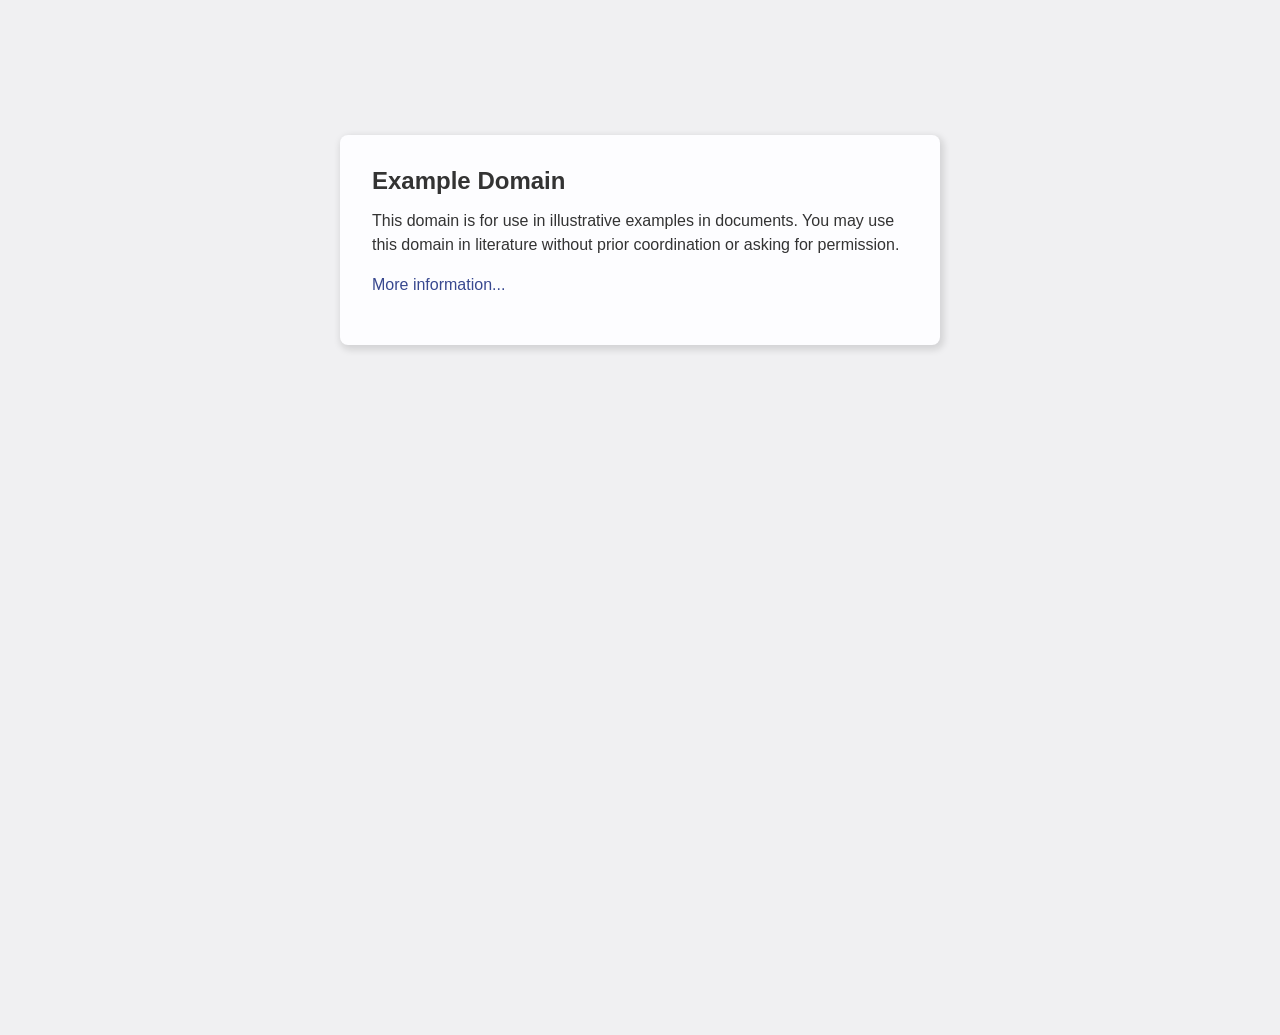
==== index.html @ 8d08742f "Create example.com-style test website" ====
<!doctype html>
<html lang="en">
<head>
  <meta charset="utf-8">
  <meta name="viewport" content="width=device-width, initial-scale=1">
  <title>Example Domain</title>
  <meta name="description" content="Example Domain">
  <style>
    html, body { height: 100%; }
    body {
      margin: 0;
      background: #f0f0f2;
      color: #333;
      font-family: -apple-system, BlinkMacSystemFont, "Segoe UI", Helvetica, Arial, sans-serif;
    }
    main {
      box-sizing: border-box;
      width: min(600px, calc(100% - 40px));
      margin: 15vh auto 0;
      padding: 2em;
      background: #fdfdff;
      border-radius: 0.5em;
      box-shadow: 2px 3px 7px 2px rgba(0,0,0,0.12);
    }
    h1 { font-size: 1.5em; margin: 0 0 0.6em; }
    p { line-height: 1.5; margin: 0 0 1em; }
    a { color: #38488f; text-decoration: none; }
    a:hover { text-decoration: underline; }
    @media (max-width: 700px) {
      main { margin-top: 8vh; }
    }
  </style>
</head>
<body>
  <main>
    <h1>Example Domain</h1>
    <p>This domain is for use in illustrative examples in documents. You may use this domain in literature without prior coordination or asking for permission.</p>
    <p><a href="https://www.iana.org/domains/example">More information...</a></p>
  </main>
</body>
</html>
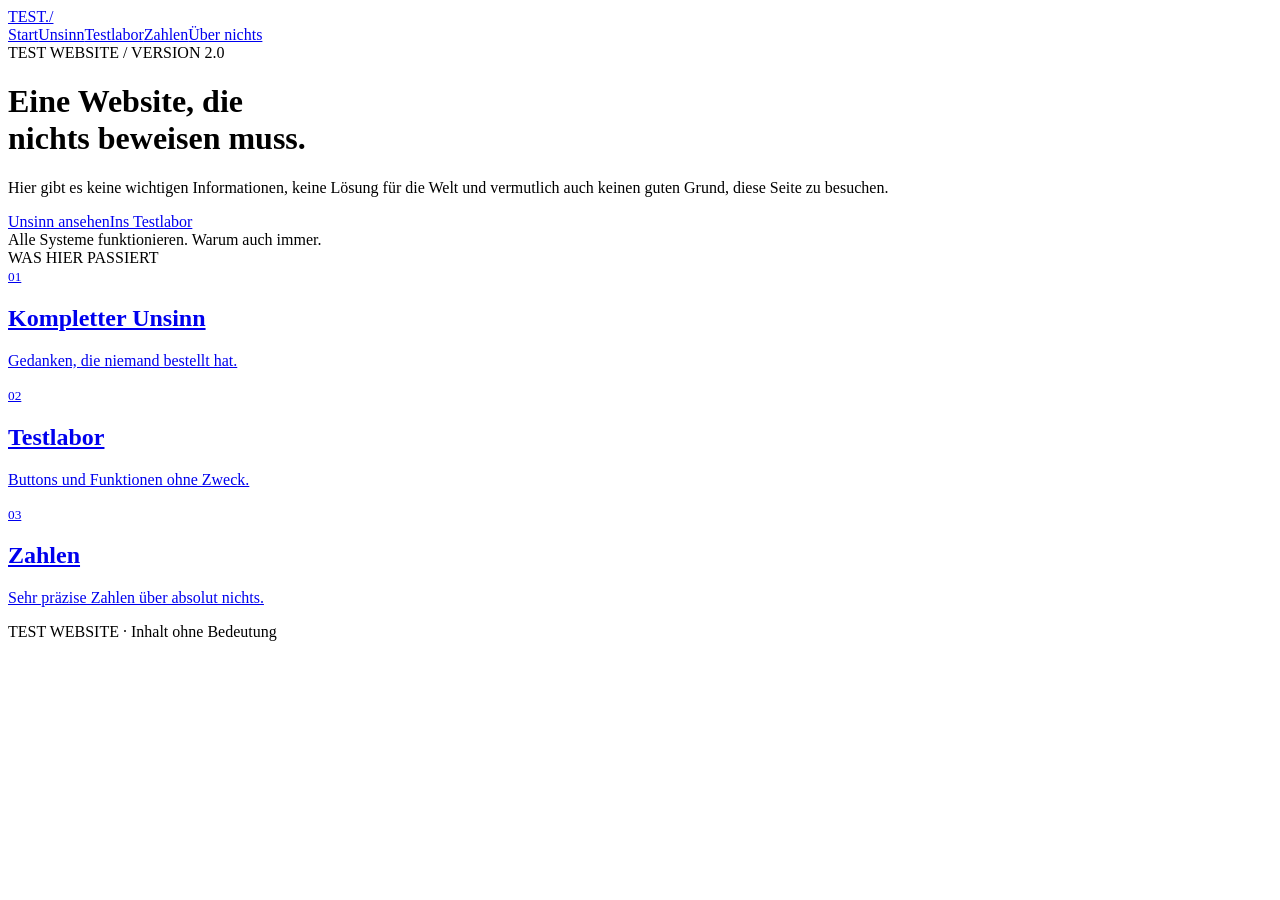
==== commit dcd08660: "Create modern multi-page test website homepage" ====
--- a/index.html
+++ b/index.html
@@ -1,41 +1,21 @@
 <!doctype html>
-<html lang="en">
+<html lang="de">
 <head>
   <meta charset="utf-8">
   <meta name="viewport" content="width=device-width, initial-scale=1">
-  <title>Example Domain</title>
-  <meta name="description" content="Example Domain">
-  <style>
-    html, body { height: 100%; }
-    body {
-      margin: 0;
-      background: #f0f0f2;
-      color: #333;
-      font-family: -apple-system, BlinkMacSystemFont, "Segoe UI", Helvetica, Arial, sans-serif;
-    }
-    main {
-      box-sizing: border-box;
-      width: min(600px, calc(100% - 40px));
-      margin: 15vh auto 0;
-      padding: 2em;
-      background: #fdfdff;
-      border-radius: 0.5em;
-      box-shadow: 2px 3px 7px 2px rgba(0,0,0,0.12);
-    }
-    h1 { font-size: 1.5em; margin: 0 0 0.6em; }
-    p { line-height: 1.5; margin: 0 0 1em; }
-    a { color: #38488f; text-decoration: none; }
-    a:hover { text-decoration: underline; }
-    @media (max-width: 700px) {
-      main { margin-top: 8vh; }
-    }
-  </style>
+  <title>Test Website — Nichts von Bedeutung</title>
+  <link rel="stylesheet" href="style.css">
 </head>
 <body>
-  <main>
-    <h1>Example Domain</h1>
-    <p>This domain is for use in illustrative examples in documents. You may use this domain in literature without prior coordination or asking for permission.</p>
-    <p><a href="https://www.iana.org/domains/example">More information...</a></p>
+  <nav class="nav"><a class="logo" href="index.html">TEST<span>./</span></a><div class="links"><a class="active" href="index.html">Start</a><a href="unsinn.html">Unsinn</a><a href="labor.html">Testlabor</a><a href="zahlen.html">Zahlen</a><a href="ueber.html">Über nichts</a></div></nav>
+  <main class="hero">
+    <div class="eyebrow">TEST WEBSITE / VERSION 2.0</div>
+    <h1>Eine Website, die<br><span>nichts beweisen muss.</span></h1>
+    <p class="lead">Hier gibt es keine wichtigen Informationen, keine Lösung für die Welt und vermutlich auch keinen guten Grund, diese Seite zu besuchen.</p>
+    <div class="actions"><a class="button primary" href="unsinn.html">Unsinn ansehen</a><a class="button" href="labor.html">Ins Testlabor</a></div>
+    <div class="status"><i></i> Alle Systeme funktionieren. Warum auch immer.</div>
   </main>
+  <section class="grid-section"><div class="section-label">WAS HIER PASSIERT</div><div class="cards"><a class="card" href="unsinn.html"><small>01</small><h2>Kompletter Unsinn</h2><p>Gedanken, die niemand bestellt hat.</p></a><a class="card" href="labor.html"><small>02</small><h2>Testlabor</h2><p>Buttons und Funktionen ohne Zweck.</p></a><a class="card" href="zahlen.html"><small>03</small><h2>Zahlen</h2><p>Sehr präzise Zahlen über absolut nichts.</p></a></div></section>
+  <footer>TEST WEBSITE <span>·</span> Inhalt ohne Bedeutung</footer>
 </body>
-</html>
+</html>
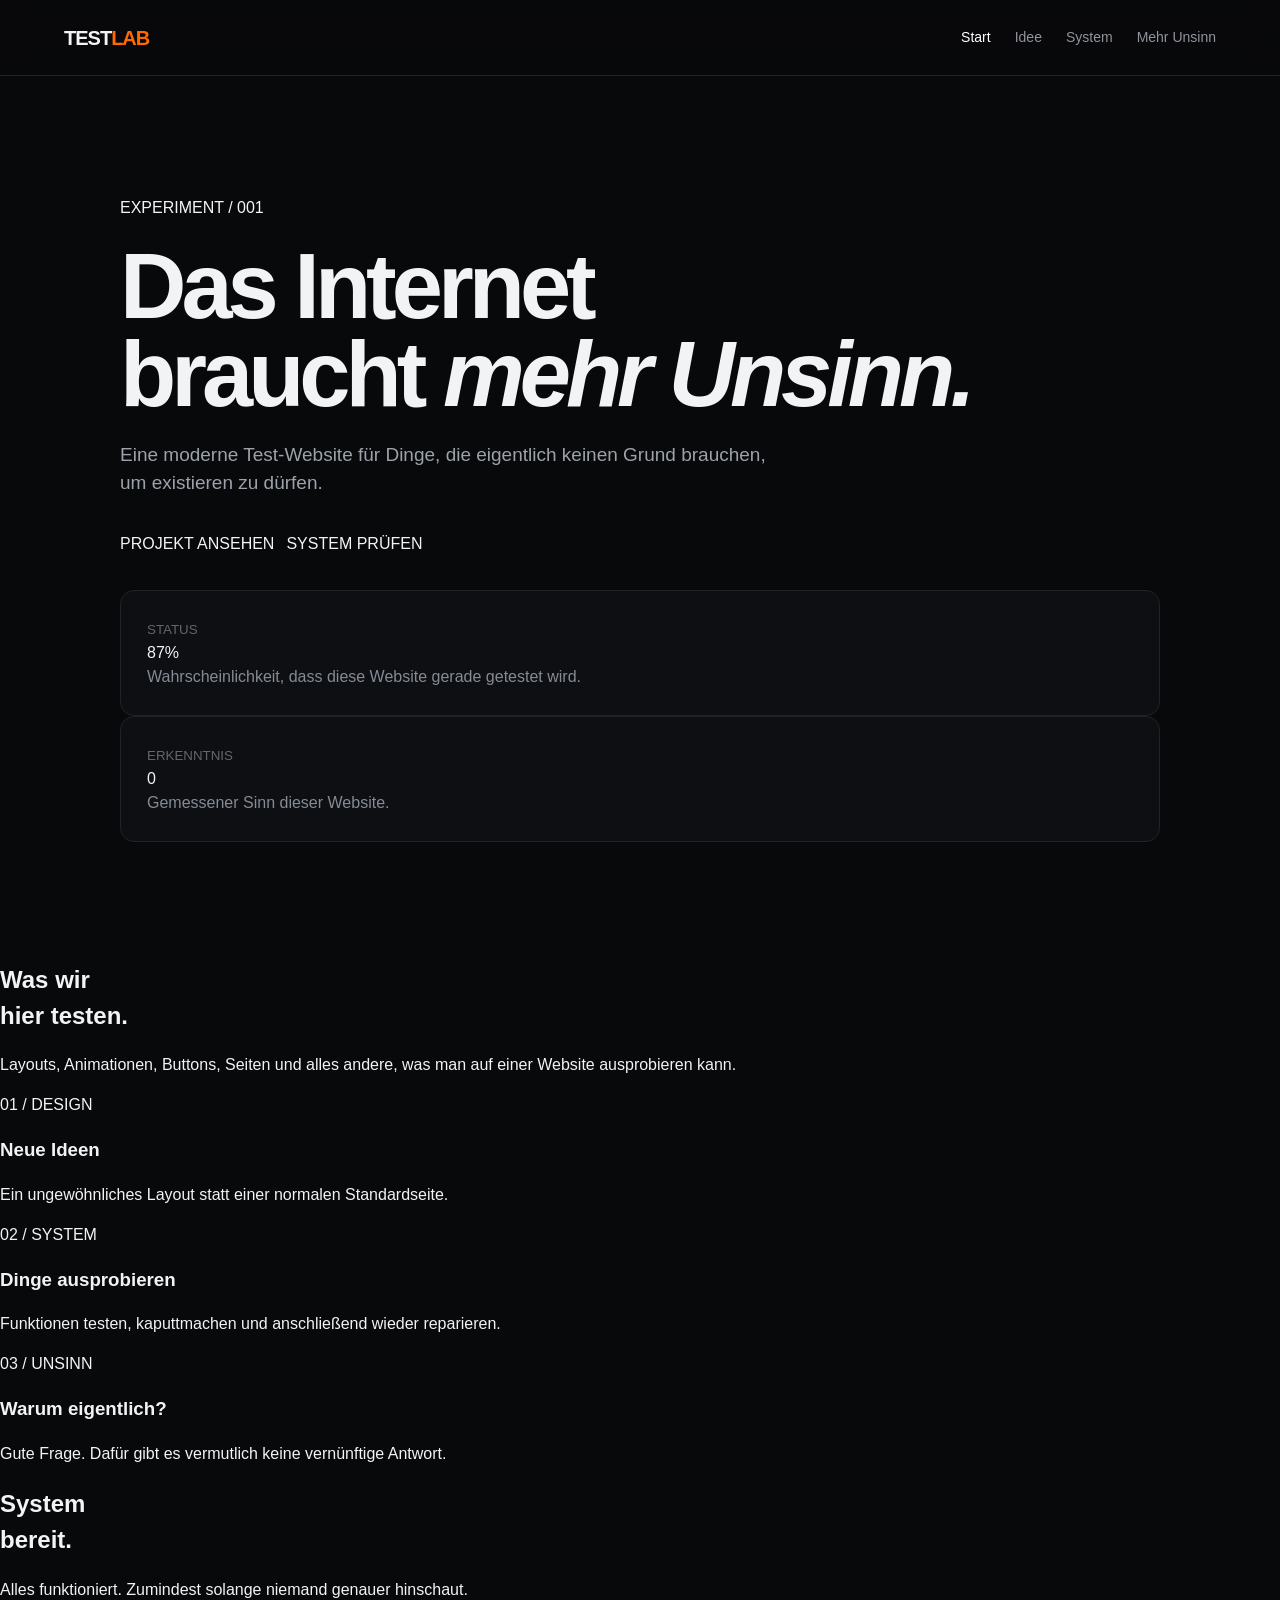
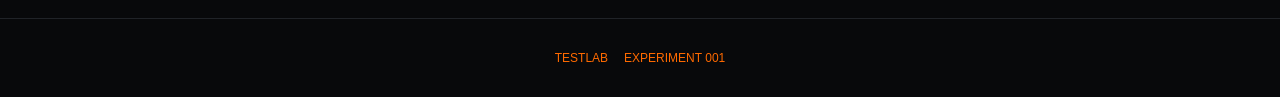
==== commit 7a61596e: "Redesign landing page to TESTLAB concept" ====
--- a/index.html
+++ b/index.html
@@ -1,21 +1,61 @@
 <!doctype html>
 <html lang="de">
 <head>
-  <meta charset="utf-8">
-  <meta name="viewport" content="width=device-width, initial-scale=1">
-  <title>Test Website — Nichts von Bedeutung</title>
-  <link rel="stylesheet" href="style.css">
+<meta charset="utf-8">
+<meta name="viewport" content="width=device-width,initial-scale=1">
+<title>TESTLAB — Landing Page</title>
+<link rel="stylesheet" href="style.css">
 </head>
 <body>
-  <nav class="nav"><a class="logo" href="index.html">TEST<span>./</span></a><div class="links"><a class="active" href="index.html">Start</a><a href="unsinn.html">Unsinn</a><a href="labor.html">Testlabor</a><a href="zahlen.html">Zahlen</a><a href="ueber.html">Über nichts</a></div></nav>
-  <main class="hero">
-    <div class="eyebrow">TEST WEBSITE / VERSION 2.0</div>
-    <h1>Eine Website, die<br><span>nichts beweisen muss.</span></h1>
-    <p class="lead">Hier gibt es keine wichtigen Informationen, keine Lösung für die Welt und vermutlich auch keinen guten Grund, diese Seite zu besuchen.</p>
-    <div class="actions"><a class="button primary" href="unsinn.html">Unsinn ansehen</a><a class="button" href="labor.html">Ins Testlabor</a></div>
-    <div class="status"><i></i> Alle Systeme funktionieren. Warum auch immer.</div>
-  </main>
-  <section class="grid-section"><div class="section-label">WAS HIER PASSIERT</div><div class="cards"><a class="card" href="unsinn.html"><small>01</small><h2>Kompletter Unsinn</h2><p>Gedanken, die niemand bestellt hat.</p></a><a class="card" href="labor.html"><small>02</small><h2>Testlabor</h2><p>Buttons und Funktionen ohne Zweck.</p></a><a class="card" href="zahlen.html"><small>03</small><h2>Zahlen</h2><p>Sehr präzise Zahlen über absolut nichts.</p></a></div></section>
-  <footer>TEST WEBSITE <span>·</span> Inhalt ohne Bedeutung</footer>
+<nav class="nav">
+  <a class="logo" href="index.html">TEST<span>LAB</span></a>
+  <div class="links">
+    <a class="active" href="index.html">Start</a>
+    <a href="#idee">Idee</a>
+    <a href="#system">System</a>
+    <a href="unsinn.html">Mehr Unsinn</a>
+  </div>
+</nav>
+<main class="hero">
+  <div>
+    <div class="kicker">EXPERIMENT / 001</div>
+    <h1>Das Internet<br>braucht <em>mehr Unsinn.</em></h1>
+    <p class="lead">Eine moderne Test-Website für Dinge, die eigentlich keinen Grund brauchen, um existieren zu dürfen.</p>
+    <div class="actions">
+      <a class="btn primary" href="#idee">PROJEKT ANSEHEN</a>
+      <a class="btn" href="#system">SYSTEM PRÜFEN</a>
+    </div>
+  </div>
+  <div class="visual">
+    <div class="card one">
+      <small>STATUS</small>
+      <div class="big">87%</div>
+      <p>Wahrscheinlichkeit, dass diese Website gerade getestet wird.</p>
+    </div>
+    <div class="card two">
+      <small>ERKENNTNIS</small>
+      <div class="big">0</div>
+      <p>Gemessener Sinn dieser Website.</p>
+    </div>
+  </div>
+</main>
+<section id="idee" class="section">
+  <div class="section-head">
+    <h2>Was wir<br>hier testen.</h2>
+    <p>Layouts, Animationen, Buttons, Seiten und alles andere, was man auf einer Website ausprobieren kann.</p>
+  </div>
+  <div class="grid">
+    <div class="tile"><div class="num">01 / DESIGN</div><h3>Neue Ideen</h3><p>Ein ungewöhnliches Layout statt einer normalen Standardseite.</p></div>
+    <div class="tile"><div class="num">02 / SYSTEM</div><h3>Dinge ausprobieren</h3><p>Funktionen testen, kaputtmachen und anschließend wieder reparieren.</p></div>
+    <div class="tile"><div class="num">03 / UNSINN</div><h3>Warum eigentlich?</h3><p>Gute Frage. Dafür gibt es vermutlich keine vernünftige Antwort.</p></div>
+  </div>
+</section>
+<section id="system" class="section">
+  <div class="section-head">
+    <h2>System<br>bereit.</h2>
+    <p>Alles funktioniert. Zumindest solange niemand genauer hinschaut.</p>
+  </div>
+</section>
+<footer><span>TESTLAB</span><span>EXPERIMENT 001</span></footer>
 </body>
 </html>
--- a/style.css
+++ b/style.css
@@ -0,0 +1 @@
+*{box-sizing:border-box}html{scroll-behavior:smooth}body{margin:0;background:#08090b;color:#f2f3f5;font-family:Inter,-apple-system,BlinkMacSystemFont,"Segoe UI",sans-serif;line-height:1.5}a{color:inherit;text-decoration:none}.nav{height:76px;display:flex;align-items:center;justify-content:space-between;padding:0 clamp(20px,5vw,70px);border-bottom:1px solid #202328;position:sticky;top:0;background:rgba(8,9,11,.88);backdrop-filter:blur(16px);z-index:5}.logo{font-weight:900;letter-spacing:-1px;font-size:20px}.logo span{color:#ff6a00}.links{display:flex;gap:24px;font-size:14px;color:#8f949d}.links a:hover,.links .active{color:#fff}.hero{max-width:1100px;margin:0 auto;padding:120px 30px 100px}.eyebrow,.section-label{font-size:11px;letter-spacing:2px;color:#ff6a00;font-weight:800}.hero h1{font-size:clamp(48px,8vw,92px);line-height:.96;letter-spacing:-5px;margin:22px 0}.hero h1 span{color:#777d87}.lead{max-width:650px;color:#9da2aa;font-size:19px}.actions{display:flex;gap:12px;margin:34px 0}.button{display:inline-block;border:1px solid #30343a;border-radius:9px;padding:12px 18px;font-weight:700;font-size:14px}.button:hover{border-color:#666}.button.primary{background:#ff6a00;border-color:#ff6a00;color:#08090b}.status{font-size:12px;color:#727781;margin-top:28px}.status i{display:inline-block;width:7px;height:7px;border-radius:50%;background:#5dcc7a;margin-right:8px}.grid-section{border-top:1px solid #202328;padding:70px 30px;max-width:1100px;margin:auto}.cards{display:grid;grid-template-columns:repeat(3,1fr);gap:14px;margin-top:25px}.card,.panel{border:1px solid #202328;background:#0d0f12;border-radius:14px;padding:26px}.card:hover{border-color:#ff6a00;transform:translateY(-2px)}.card small{color:#666}.card h2{font-size:21px;margin:32px 0 8px}.card p{color:#858b94;margin:0}.page{max-width:1100px;margin:auto;padding:80px 30px}.page h1{font-size:clamp(44px,7vw,76px);letter-spacing:-4px;line-height:1;margin:12px 0 22px}.page-intro{color:#90959e;max-width:650px;font-size:18px}.panel-grid{display:grid;grid-template-columns:repeat(2,1fr);gap:14px;margin-top:40px}.panel h2{margin-top:0}.muted{color:#858b94}.big-number{font-size:64px;font-weight:900;letter-spacing:-3px;margin:10px 0}.test-button{cursor:pointer;background:#15181d;color:#fff;border:1px solid #30343a;padding:12px 16px;border-radius:8px;font-weight:700}.test-button:hover{border-color:#ff6a00}.result{margin-top:18px;padding:14px;border-left:2px solid #ff6a00;background:#111419;color:#aeb3bb;min-height:24px}footer{border-top:1px solid #202328;text-align:center;padding:30px;color:#60656d;font-size:12px}footer span{color:#ff6a00;margin:0 8px}@media(max-width:760px){.links{gap:10px;overflow:auto;max-width:70%;white-space:nowrap}.hero{padding-top:80px}.hero h1{letter-spacing:-3px}.cards,.panel-grid{grid-template-columns:1fr}.actions{flex-wrap:wrap}.nav{padding:0 18px}}
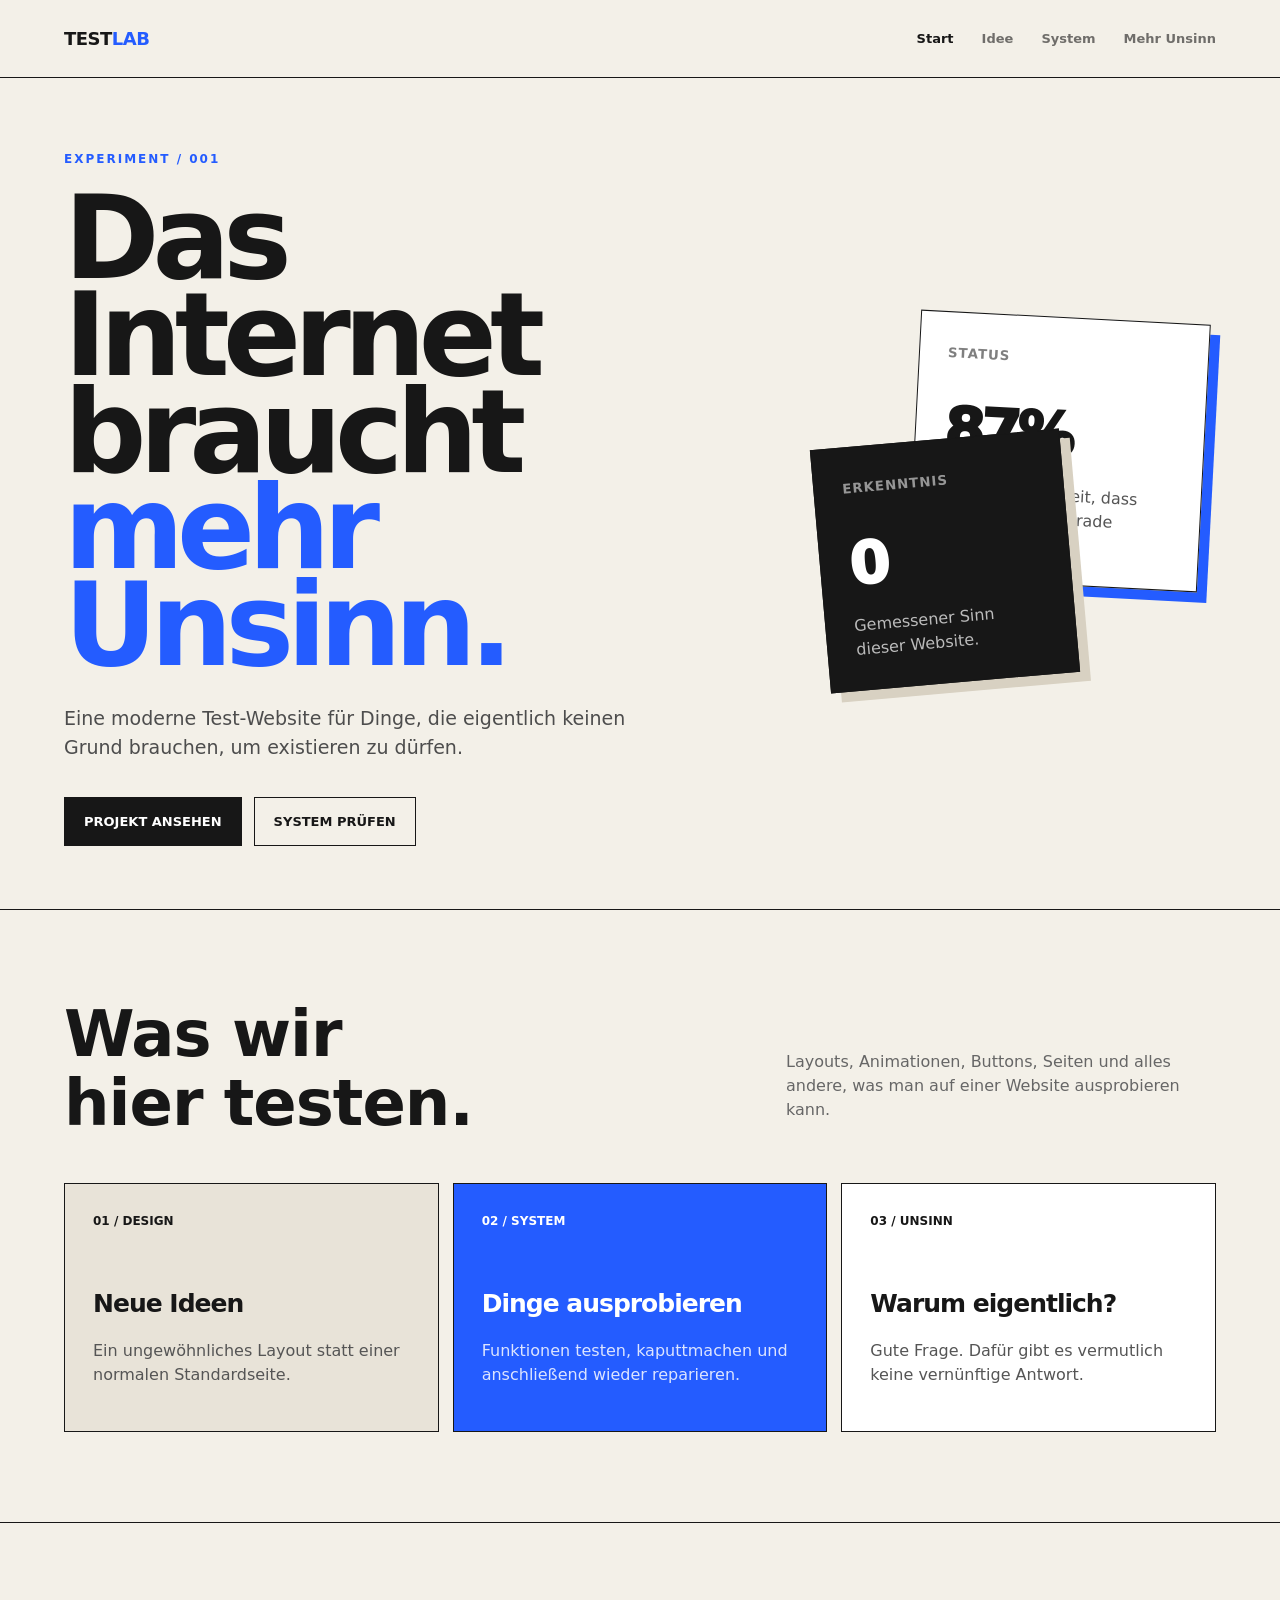
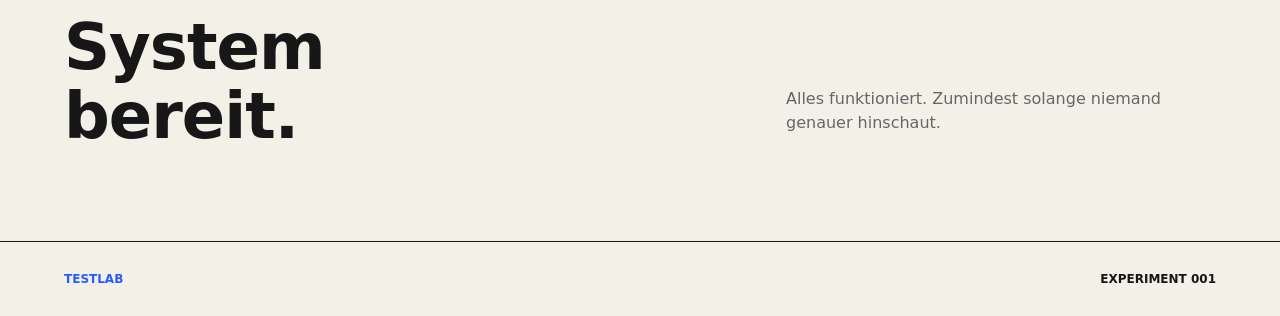
==== commit 8b087797: "Force GitHub Pages to load the new stylesheet" ====
--- a/index.html
+++ b/index.html
@@ -4,7 +4,7 @@
 <meta charset="utf-8">
 <meta name="viewport" content="width=device-width,initial-scale=1">
 <title>TESTLAB — Landing Page</title>
-<link rel="stylesheet" href="style.css">
+<link rel="stylesheet" href="style.css?v=20260905-1930">
 </head>
 <body>
 <nav class="nav">
--- a/style.css
+++ b/style.css
@@ -1 +1 @@
-*{box-sizing:border-box}html{scroll-behavior:smooth}body{margin:0;background:#08090b;color:#f2f3f5;font-family:Inter,-apple-system,BlinkMacSystemFont,"Segoe UI",sans-serif;line-height:1.5}a{color:inherit;text-decoration:none}.nav{height:76px;display:flex;align-items:center;justify-content:space-between;padding:0 clamp(20px,5vw,70px);border-bottom:1px solid #202328;position:sticky;top:0;background:rgba(8,9,11,.88);backdrop-filter:blur(16px);z-index:5}.logo{font-weight:900;letter-spacing:-1px;font-size:20px}.logo span{color:#ff6a00}.links{display:flex;gap:24px;font-size:14px;color:#8f949d}.links a:hover,.links .active{color:#fff}.hero{max-width:1100px;margin:0 auto;padding:120px 30px 100px}.eyebrow,.section-label{font-size:11px;letter-spacing:2px;color:#ff6a00;font-weight:800}.hero h1{font-size:clamp(48px,8vw,92px);line-height:.96;letter-spacing:-5px;margin:22px 0}.hero h1 span{color:#777d87}.lead{max-width:650px;color:#9da2aa;font-size:19px}.actions{display:flex;gap:12px;margin:34px 0}.button{display:inline-block;border:1px solid #30343a;border-radius:9px;padding:12px 18px;font-weight:700;font-size:14px}.button:hover{border-color:#666}.button.primary{background:#ff6a00;border-color:#ff6a00;color:#08090b}.status{font-size:12px;color:#727781;margin-top:28px}.status i{display:inline-block;width:7px;height:7px;border-radius:50%;background:#5dcc7a;margin-right:8px}.grid-section{border-top:1px solid #202328;padding:70px 30px;max-width:1100px;margin:auto}.cards{display:grid;grid-template-columns:repeat(3,1fr);gap:14px;margin-top:25px}.card,.panel{border:1px solid #202328;background:#0d0f12;border-radius:14px;padding:26px}.card:hover{border-color:#ff6a00;transform:translateY(-2px)}.card small{color:#666}.card h2{font-size:21px;margin:32px 0 8px}.card p{color:#858b94;margin:0}.page{max-width:1100px;margin:auto;padding:80px 30px}.page h1{font-size:clamp(44px,7vw,76px);letter-spacing:-4px;line-height:1;margin:12px 0 22px}.page-intro{color:#90959e;max-width:650px;font-size:18px}.panel-grid{display:grid;grid-template-columns:repeat(2,1fr);gap:14px;margin-top:40px}.panel h2{margin-top:0}.muted{color:#858b94}.big-number{font-size:64px;font-weight:900;letter-spacing:-3px;margin:10px 0}.test-button{cursor:pointer;background:#15181d;color:#fff;border:1px solid #30343a;padding:12px 16px;border-radius:8px;font-weight:700}.test-button:hover{border-color:#ff6a00}.result{margin-top:18px;padding:14px;border-left:2px solid #ff6a00;background:#111419;color:#aeb3bb;min-height:24px}footer{border-top:1px solid #202328;text-align:center;padding:30px;color:#60656d;font-size:12px}footer span{color:#ff6a00;margin:0 8px}@media(max-width:760px){.links{gap:10px;overflow:auto;max-width:70%;white-space:nowrap}.hero{padding-top:80px}.hero h1{letter-spacing:-3px}.cards,.panel-grid{grid-template-columns:1fr}.actions{flex-wrap:wrap}.nav{padding:0 18px}}+*{box-sizing:border-box}html{scroll-behavior:smooth}body{margin:0;background:#f3f0e8;color:#171717;font-family:Inter,ui-sans-serif,system-ui,-apple-system,BlinkMacSystemFont,"Segoe UI",sans-serif;line-height:1.5}a{color:inherit;text-decoration:none}.nav{height:78px;border-bottom:1px solid #171717;display:flex;align-items:center;justify-content:space-between;padding:0 5vw;position:sticky;top:0;background:rgba(243,240,232,.9);backdrop-filter:blur(14px);z-index:10}.logo{font-size:18px;font-weight:900;letter-spacing:-.5px}.logo span{color:#245cff}.links{display:flex;gap:28px;font-size:13px;font-weight:700}.links a{opacity:.6}.links a:hover,.links .active{opacity:1}.hero{min-height:calc(100vh - 78px);padding:8vh 5vw 7vh;display:grid;grid-template-columns:1.25fr .75fr;gap:5vw;align-items:center;max-width:1400px;margin:auto}.kicker,.eyebrow,.section-label{font-size:12px;font-weight:900;letter-spacing:2px;color:#245cff}.hero h1{font-size:clamp(58px,9vw,130px);line-height:.84;letter-spacing:-7px;margin:22px 0 30px;max-width:900px}.hero h1 em{font-style:normal;color:#245cff}.lead{font-size:19px;line-height:1.55;max-width:610px;color:#4d4d4d}.actions{display:flex;gap:12px;margin-top:34px;flex-wrap:wrap}.btn,.button{padding:14px 19px;border:1.5px solid #171717;font-size:13px;font-weight:900;transition:.2s}.btn.primary,.button.primary{background:#171717;color:#fff}.btn:hover,.button:hover{transform:translateY(-2px)}.visual{position:relative;min-height:430px}.card{position:absolute;border:1.5px solid #171717;background:#fff;padding:28px;box-shadow:10px 10px 0 #245cff}.card.one{width:290px;right:3%;top:8%;transform:rotate(3deg)}.card.two{width:250px;left:3%;bottom:7%;transform:rotate(-5deg);background:#171717;color:#fff;box-shadow:10px 10px 0 #d8d1c2}.card small{font-weight:900;letter-spacing:1px;opacity:.55}.big,.big-number{font-size:58px;font-weight:950;letter-spacing:-4px;margin:22px 0 5px}.card p{margin:0;line-height:1.5;color:#666}.card.two p{color:#bbb}.section{border-top:1.5px solid #171717;padding:90px 5vw;max-width:1400px;margin:auto}.section-head{display:flex;justify-content:space-between;gap:30px;align-items:end}.section h2{font-size:clamp(38px,5vw,70px);letter-spacing:-1px;line-height:1.08;margin:0;word-spacing:normal}.section-head p{max-width:430px;color:#666}.grid,.cards{display:grid;grid-template-columns:repeat(3,1fr);gap:14px;margin-top:45px}.tile,.panel,.card:not(.one):not(.two){border:1.5px solid #171717;padding:28px;min-height:230px;background:#e8e3d8}.tile:nth-child(2){background:#245cff;color:#fff}.tile:nth-child(3){background:#fff}.num{font-size:12px;font-weight:900}.tile h3,.card h2{font-size:25px;margin:55px 0 10px;letter-spacing:-1px}.tile p,.card p{color:#555}.tile:nth-child(2) p{color:#dce4ff}.page{max-width:1400px;margin:auto;padding:80px 5vw}.page h1{font-size:clamp(44px,7vw,76px);letter-spacing:-4px;line-height:1;margin:12px 0 22px}.page-intro{color:#666;max-width:650px;font-size:18px}.panel-grid{display:grid;grid-template-columns:repeat(2,1fr);gap:14px;margin-top:40px}.panel{background:#fff;min-height:0}.panel h2{margin-top:0}.muted{color:#666}.test-button{cursor:pointer;background:#171717;color:#fff;border:1.5px solid #171717;padding:12px 16px;font-weight:700}.test-button:hover{background:#245cff;border-color:#245cff}.result{margin-top:18px;padding:14px;border-left:2px solid #245cff;background:#e8e3d8;color:#555;min-height:24px}footer{border-top:1.5px solid #171717;padding:28px 5vw;font-size:12px;font-weight:800;display:flex;justify-content:space-between}footer span:first-child{color:#245cff}@media(max-width:800px){.nav{padding:0 20px}.links{display:none}.hero{grid-template-columns:1fr;padding:70px 20px}.visual{min-height:330px}.hero h1{letter-spacing:-4px}.section{padding:70px 20px}.section-head{display:block}.section h2{letter-spacing:-.5px}.grid,.cards,.panel-grid{grid-template-columns:1fr}.card.one{right:0}.card.two{left:0}footer{padding:25px 20px}}
